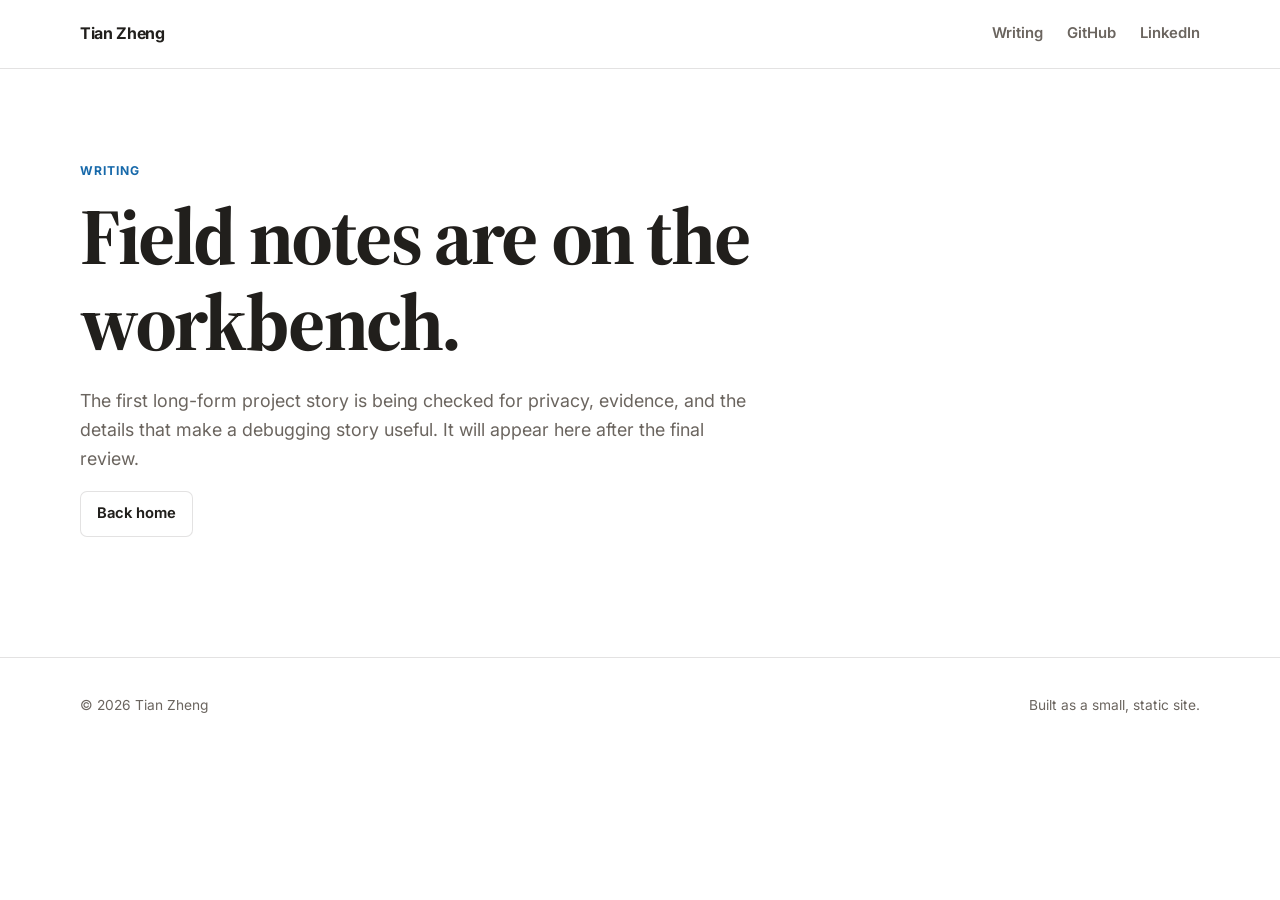
==== articles/index.html @ 1c6d9db3 "Launch clean personal site" ====
<!doctype html><html lang="en"><head><meta charset="utf-8"><meta name="viewport" content="width=device-width,initial-scale=1"><title>Writing — Tian Zheng</title><meta name="description" content="Project field notes by Tian Zheng."><link rel="canonical" href="https://tzheng.us/articles/"><link rel="icon" href="/assets/favicon.svg" type="image/svg+xml"><link rel="stylesheet" href="/styles.css"></head><body><header class="site-header"><div class="wrap nav"><a class="brand" href="/">Tian Zheng</a><nav class="nav-links" aria-label="Primary"><a href="/articles/">Writing</a><a href="https://github.com/tzhengus" rel="me">GitHub</a><a href="https://www.linkedin.com/in/tianzheng" rel="me">LinkedIn</a></nav></div></header><main class="wrap"><section class="empty-state"><span class="kicker">Writing</span><h1>Field notes are on the workbench.</h1><p>The first long-form project story is being checked for privacy, evidence, and the details that make a debugging story useful. It will appear here after the final review.</p><a class="button" href="/">Back home</a></section></main><footer class="site-footer"><div class="wrap footer-row"><span>© 2026 Tian Zheng</span><span>Built as a small, static site.</span></div></footer></body></html>
---- styles.css ----
@import url('https://fonts.googleapis.com/css2?family=Inter:wght@400;500;600;700&family=Source+Serif+4:opsz,wght@8..60,500;8..60,650&display=swap');
:root{--ink:#211f1c;--muted:#6b655f;--paper:#fff;--warm:#f6f4f1;--line:rgba(39,35,31,.13);--blue:#1769aa;--blue-soft:#eef6fc;--max:1120px;--read:760px}*{box-sizing:border-box}html{color-scheme:light;scroll-behavior:smooth}body{margin:0;background:var(--paper);color:var(--ink);font-family:Inter,-apple-system,BlinkMacSystemFont,"Segoe UI",sans-serif;line-height:1.6;-webkit-font-smoothing:antialiased}a{color:var(--blue);text-decoration-thickness:1px;text-underline-offset:3px}a:hover{color:#0b4d82}a:focus-visible{outline:3px solid rgba(23,105,170,.28);outline-offset:4px;border-radius:3px}.wrap{width:100%;max-width:calc(var(--max) + 40px);padding-inline:20px;margin-inline:auto}.site-header{border-bottom:1px solid var(--line);background:rgba(255,255,255,.94)}.nav{min-height:68px;display:flex;align-items:center;justify-content:space-between;gap:24px}.brand{color:var(--ink);font-weight:700;text-decoration:none;letter-spacing:-.02em}.nav-links{display:flex;align-items:center;gap:24px}.nav-links a{color:var(--muted);font-size:.93rem;font-weight:600;text-decoration:none}.nav-links a:hover{color:var(--ink)}.hero{padding:112px 0 92px}.eyebrow,.kicker{color:var(--blue);font-size:.76rem;font-weight:700;letter-spacing:.08em;text-transform:uppercase}h1,h2,h3{font-family:"Source Serif 4",Georgia,serif;line-height:1.08;letter-spacing:-.03em}.hero h1{max-width:820px;margin:14px 0 24px;font-size:clamp(3rem,8vw,6.6rem)}.hero p{max-width:710px;margin:0;color:var(--muted);font-size:clamp(1.08rem,2vw,1.32rem)}.hero-actions{display:flex;flex-wrap:wrap;gap:12px;margin-top:34px}.button{display:inline-flex;align-items:center;min-height:44px;padding:10px 16px;border:1px solid var(--line);border-radius:7px;color:var(--ink);background:#fff;font-size:.92rem;font-weight:650;text-decoration:none}.button.primary{color:#fff;background:var(--blue);border-color:var(--blue)}.button:hover{transform:translateY(-1px)}.section{padding:78px 0}.section.warm{background:var(--warm)}.section-head{display:flex;align-items:end;justify-content:space-between;gap:24px;margin-bottom:32px}.section h2{margin:0;font-size:clamp(2rem,4vw,3.4rem)}.card-grid{display:grid;grid-template-columns:repeat(2,minmax(0,1fr));gap:18px}.card{min-height:220px;padding:28px;border:1px solid var(--line);border-radius:14px;background:#fff;box-shadow:0 4px 18px rgba(0,0,0,.035)}.card h3{margin:10px 0 12px;font-size:1.65rem}.card p{margin:0;color:var(--muted)}.badge{display:inline-block;padding:4px 9px;border-radius:999px;background:var(--blue-soft);color:var(--blue);font-size:.72rem;font-weight:700;letter-spacing:.04em}.site-footer{padding:36px 0;border-top:1px solid var(--line);color:var(--muted);font-size:.86rem}.footer-row{display:flex;justify-content:space-between;gap:20px;flex-wrap:wrap}.article-shell{width:min(calc(100% - 40px),var(--read));margin-inline:auto}.article-header{padding:84px 0 52px}.article-header h1{margin:12px 0 20px;font-size:clamp(2.7rem,7vw,5.1rem)}.article-dek{color:var(--muted);font-family:"Source Serif 4",Georgia,serif;font-size:1.35rem;line-height:1.45}.article-meta{margin-top:24px;color:var(--muted);font-size:.86rem}.article-body{padding-bottom:100px;font-family:"Source Serif 4",Georgia,serif;font-size:1.12rem;line-height:1.78}.article-body h2{margin:68px 0 18px;font-family:Inter,sans-serif;font-size:1.65rem;letter-spacing:-.025em}.article-body p{margin:0 0 24px}.article-body strong{font-family:Inter,sans-serif;font-size:.96em}.article-body code{padding:.13em .32em;border-radius:4px;background:var(--warm);font-family:ui-monospace,SFMono-Regular,Menlo,monospace;font-size:.88em}.article-body pre{overflow:auto;margin:30px 0;padding:22px;border:1px solid var(--line);border-radius:10px;background:#211f1c;color:#f6f4f1;font-size:.88rem;line-height:1.55}.article-body figure{width:min(1120px,calc(100vw - 32px));margin:52px 50%;transform:translateX(-50%)}.article-body figure img{display:block;width:100%;height:auto;border:1px solid var(--line);border-radius:13px;box-shadow:0 18px 50px rgba(0,0,0,.08)}.article-body figcaption{max-width:760px;margin:12px auto 0;color:var(--muted);font-family:Inter,sans-serif;font-size:.82rem;line-height:1.5}.article-body ol{padding-left:1.4em}.article-body li{padding-left:.35em;margin-bottom:8px}.notice{margin:26px 0;padding:16px 18px;border-left:3px solid var(--blue);background:var(--blue-soft);color:#23445e;font-family:Inter,sans-serif;font-size:.9rem}.empty-state{max-width:680px;padding:88px 0 120px}.empty-state h1{font-size:clamp(2.8rem,7vw,5rem);margin:10px 0 22px}.empty-state p{color:var(--muted);font-size:1.12rem}@media(max-width:700px){body{overflow-x:hidden}.hero{padding:76px 0 64px}.nav{min-height:60px;min-width:0}.nav-links{gap:14px;min-width:0}.nav-links a:not(:first-child){display:none}.hero h1{max-width:100%;font-size:clamp(2.7rem,12vw,3.3rem)}.card-grid{grid-template-columns:1fr}.section{padding:58px 0}.article-header{padding:58px 0 36px}.article-body{font-size:1.04rem}.article-body figure{margin-top:38px;margin-bottom:38px}.section-head{display:block}}@media(prefers-reduced-motion:reduce){html{scroll-behavior:auto}.button:hover{transform:none}}
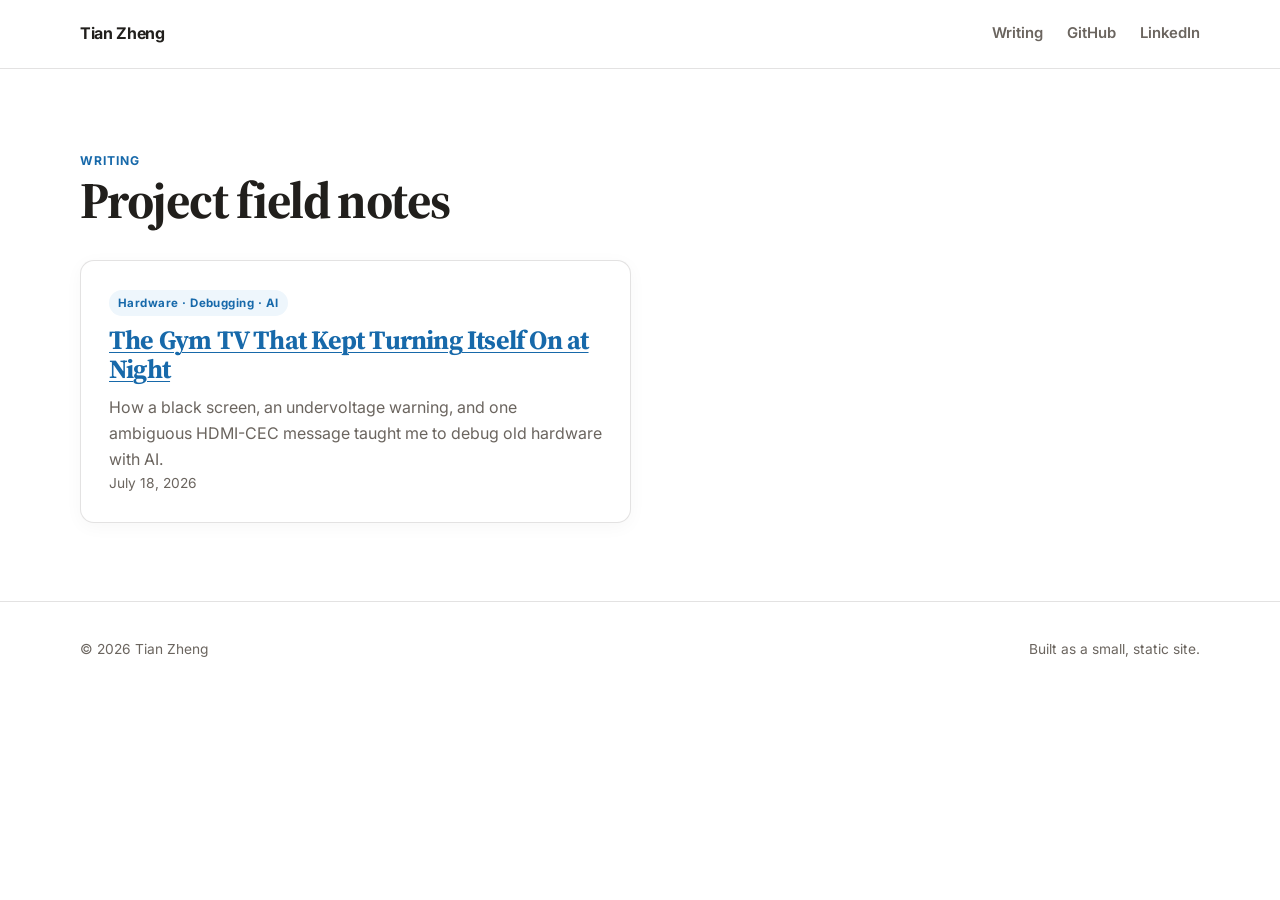
==== commit 11216037: "Publish workout TV debugging field note" ====
--- a/articles/index.html
+++ b/articles/index.html
@@ -1 +1,48 @@
-<!doctype html><html lang="en"><head><meta charset="utf-8"><meta name="viewport" content="width=device-width,initial-scale=1"><title>Writing — Tian Zheng</title><meta name="description" content="Project field notes by Tian Zheng."><link rel="canonical" href="https://tzheng.us/articles/"><link rel="icon" href="/assets/favicon.svg" type="image/svg+xml"><link rel="stylesheet" href="/styles.css"></head><body><header class="site-header"><div class="wrap nav"><a class="brand" href="/">Tian Zheng</a><nav class="nav-links" aria-label="Primary"><a href="/articles/">Writing</a><a href="https://github.com/tzhengus" rel="me">GitHub</a><a href="https://www.linkedin.com/in/tianzheng" rel="me">LinkedIn</a></nav></div></header><main class="wrap"><section class="empty-state"><span class="kicker">Writing</span><h1>Field notes are on the workbench.</h1><p>The first long-form project story is being checked for privacy, evidence, and the details that make a debugging story useful. It will appear here after the final review.</p><a class="button" href="/">Back home</a></section></main><footer class="site-footer"><div class="wrap footer-row"><span>© 2026 Tian Zheng</span><span>Built as a small, static site.</span></div></footer></body></html>
+<!doctype html>
+<html lang="en">
+<head>
+  <meta charset="utf-8">
+  <meta name="viewport" content="width=device-width,initial-scale=1">
+  <title>Writing — Tian Zheng</title>
+  <meta name="description" content="Project field notes by Tian Zheng.">
+  <link rel="canonical" href="https://tzheng.us/articles/">
+  <link rel="alternate" type="application/atom+xml" title="Tian Zheng — Writing" href="https://tzheng.us/feed.xml">
+  <link rel="icon" href="/assets/favicon.svg" type="image/svg+xml">
+  <link rel="stylesheet" href="/styles.css">
+</head>
+<body>
+  <header class="site-header">
+    <div class="wrap nav">
+      <a class="brand" href="/">Tian Zheng</a>
+      <nav class="nav-links" aria-label="Primary">
+        <a href="/articles/">Writing</a>
+        <a href="https://github.com/tzhengus" rel="me">GitHub</a>
+        <a href="https://www.linkedin.com/in/tianzheng" rel="me">LinkedIn</a>
+      </nav>
+    </div>
+  </header>
+  <main>
+    <section class="section">
+      <div class="wrap">
+        <div class="section-head">
+          <div>
+            <span class="kicker">Writing</span>
+            <h2>Project field notes</h2>
+          </div>
+        </div>
+        <div class="card-grid">
+          <article class="card">
+            <span class="badge">Hardware · Debugging · AI</span>
+            <h3><a href="/articles/gym-tv-that-kept-turning-itself-on-at-night/">The Gym TV That Kept Turning Itself On at Night</a></h3>
+            <p>How a black screen, an undervoltage warning, and one ambiguous HDMI-CEC message taught me to debug old hardware with AI.</p>
+            <p class="article-meta"><time datetime="2026-07-18">July 18, 2026</time></p>
+          </article>
+        </div>
+      </div>
+    </section>
+  </main>
+  <footer class="site-footer">
+    <div class="wrap footer-row"><span>© 2026 Tian Zheng</span><span>Built as a small, static site.</span></div>
+  </footer>
+</body>
+</html>
